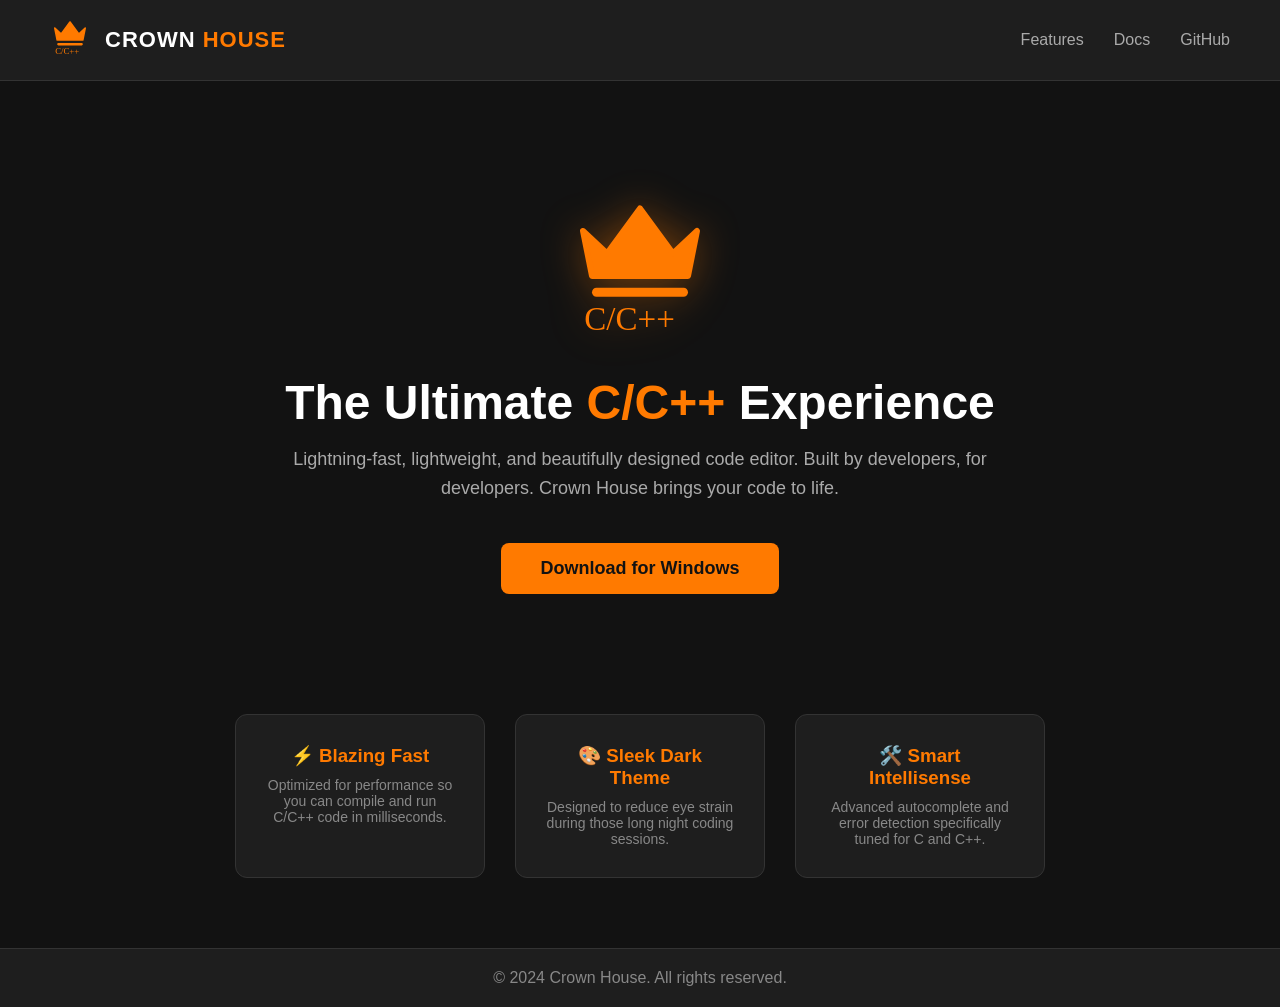
==== index.html @ 081df0fa "Add files via upload" ====
<!DOCTYPE html>
<html lang="en">
<head>
    <meta charset="UTF-8">
    <meta name="viewport" content="width=device-width, initial-scale=1.0">
    <title>Crown Editor | The Ultimate C/C++ IDE</title>
    <style>
        /* CSS Styling */
        * {
            margin: 0;
            padding: 0;
            box-sizing: border-box;
            font-family: 'Segoe UI', Tahoma, Geneva, Verdana, sans-serif;
            scroll-behavior: smooth; /* Smooth scrolling for links */
        }

        body {
            background-color: #121212;
            color: #ffffff;
            display: flex;
            flex-direction: column;
            align-items: center;
            min-height: 100vh;
            overflow-x: hidden;
        }

        /* Navbar */
        header {
            width: 100%;
            padding: 20px 50px;
            display: flex;
            justify-content: space-between;
            align-items: center;
            background-color: #1e1e1e;
            border-bottom: 1px solid #333;
            position: sticky;
            top: 0;
            z-index: 100;
        }

        .logo-container {
            display: flex;
            align-items: center;
            gap: 15px;
        }

        .logo-container img {
            width: 40px; 
            height: auto;
        }

        .logo-text {
            font-size: 22px;
            font-weight: bold;
            letter-spacing: 1px;
            color: white;
            text-decoration: none;
        }

        .logo-text span {
            color: #FF7A00; 
        }

        /* Nav Links */
        .nav-links {
            display: flex;
            gap: 30px;
            align-items: center;
        }

        .nav-links a {
            color: #aaaaaa;
            text-decoration: none;
            font-size: 16px;
            font-weight: 500;
            transition: 0.3s;
        }

        .nav-links a:hover {
            color: #FF7A00;
        }

        /* Hero Section */
        .hero {
            text-align: center;
            margin-top: 100px;
            padding: 20px;
            max-width: 800px;
        }

        .hero img {
            width: 150px;
            margin-bottom: 20px;
            filter: drop-shadow(0px 0px 20px rgba(255, 122, 0, 0.4));
        }

        .hero h1 {
            font-size: 48px;
            margin-bottom: 15px;
            font-weight: 800;
        }

        .hero h1 span {
            color: #FF7A00;
        }

        .hero p {
            font-size: 18px;
            color: #aaaaaa;
            margin-bottom: 40px;
            line-height: 1.6;
        }

        /* Download Button */
        .btn {
            background-color: #FF7A00;
            color: #121212;
            padding: 15px 40px;
            font-size: 18px;
            font-weight: bold;
            border: none;
            border-radius: 8px;
            cursor: pointer;
            transition: 0.3s;
            text-decoration: none;
            display: inline-block;
        }

        .btn:hover {
            background-color: #e66e00;
            transform: translateY(-3px);
            box-shadow: 0px 10px 20px rgba(255, 122, 0, 0.2);
        }

        /* Features Section */
        .features {
            display: flex;
            gap: 30px;
            margin-top: 80px;
            padding: 20px;
            flex-wrap: wrap;
            justify-content: center;
            margin-bottom: 50px;
        }

        .feature-card {
            background-color: #1e1e1e;
            padding: 30px;
            border-radius: 12px;
            width: 250px;
            text-align: center;
            border: 1px solid #333;
            transition: 0.3s;
        }

        .feature-card:hover {
            border-color: #FF7A00;
            transform: translateY(-5px);
        }

        .feature-card h3 {
            color: #FF7A00;
            margin-bottom: 10px;
        }

        .feature-card p {
            color: #888;
            font-size: 14px;
        }

        /* Footer */
        footer {
            width: 100%;
            text-align: center;
            padding: 20px;
            background-color: #1e1e1e;
            color: #888;
            margin-top: auto;
            border-top: 1px solid #333;
        }
    </style>
</head>
<body>

    <!-- Navigation Bar -->
    <header>
        <a href="#" class="logo-container" style="text-decoration: none;">
            <img src="crown_final_logo.svg" alt="Crown Logo">
            <div class="logo-text">CROWN <span>HOUSE</span></div>
        </a>
        
        <!-- Naye Links Yahan Hain -->
        <div class="nav-links">
            <a href="#features">Features</a>
            <a href="#docs">Docs</a>
            <a href="https://github.com/crown-house" target="_blank">GitHub</a>
        </div>
    </header>

    <!-- Main Hero Section -->
    <section class="hero">
        <img src="crown_final_logo.svg" alt="Crown C/C++ Editor">
        
        <h1>The Ultimate <span>C/C++</span> Experience</h1>
        <p>Lightning-fast, lightweight, and beautifully designed code editor. Built by developers, for developers. Crown House brings your code to life.</p>
        
        <!-- Download Button (Ab ye IDE.exe download karega) -->
        <a href="IDE.exe" download class="btn">Download for Windows</a>
    </section>

    <!-- Features Section -->
    <section class="features" id="features">
        <div class="feature-card">
            <h3>⚡ Blazing Fast</h3>
            <p>Optimized for performance so you can compile and run C/C++ code in milliseconds.</p>
        </div>
        <div class="feature-card">
            <h3>🎨 Sleek Dark Theme</h3>
            <p>Designed to reduce eye strain during those long night coding sessions.</p>
        </div>
        <div class="feature-card">
            <h3>🛠️ Smart Intellisense</h3>
            <p>Advanced autocomplete and error detection specifically tuned for C and C++.</p>
        </div>
    </section>

    <!-- Footer -->
    <footer>
        <p>&copy; 2024 Crown House. All rights reserved.</p>
    </footer>

</body>
</html>
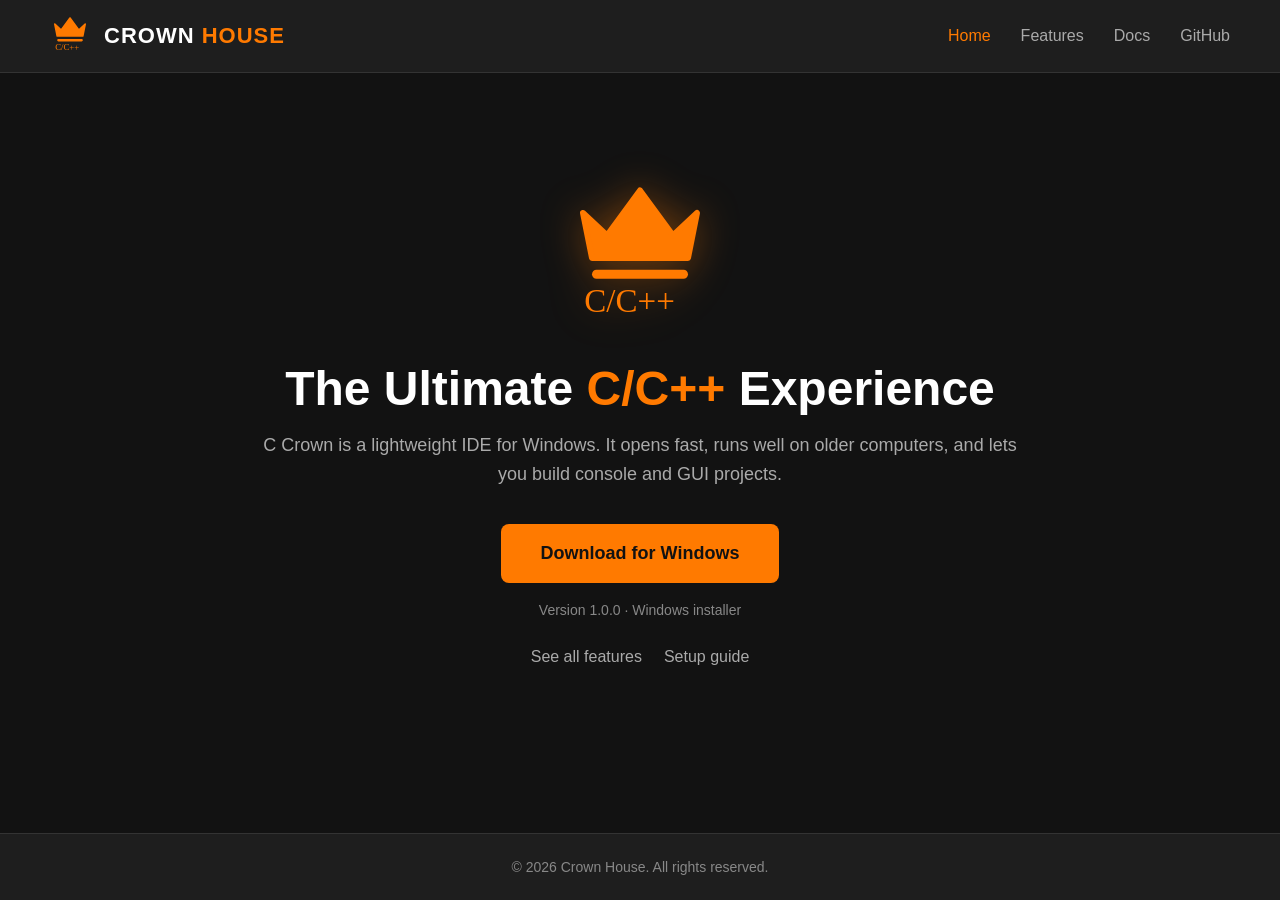
==== commit 6ff6469b: "Add files via upload" ====
--- a/index.html
+++ b/index.html
@@ -3,230 +3,44 @@
 <head>
     <meta charset="UTF-8">
     <meta name="viewport" content="width=device-width, initial-scale=1.0">
-    <title>Crown Editor | The Ultimate C/C++ IDE</title>
-    <style>
-        /* CSS Styling */
-        * {
-            margin: 0;
-            padding: 0;
-            box-sizing: border-box;
-            font-family: 'Segoe UI', Tahoma, Geneva, Verdana, sans-serif;
-            scroll-behavior: smooth; /* Smooth scrolling for links */
-        }
-
-        body {
-            background-color: #121212;
-            color: #ffffff;
-            display: flex;
-            flex-direction: column;
-            align-items: center;
-            min-height: 100vh;
-            overflow-x: hidden;
-        }
-
-        /* Navbar */
-        header {
-            width: 100%;
-            padding: 20px 50px;
-            display: flex;
-            justify-content: space-between;
-            align-items: center;
-            background-color: #1e1e1e;
-            border-bottom: 1px solid #333;
-            position: sticky;
-            top: 0;
-            z-index: 100;
-        }
-
-        .logo-container {
-            display: flex;
-            align-items: center;
-            gap: 15px;
-        }
-
-        .logo-container img {
-            width: 40px; 
-            height: auto;
-        }
-
-        .logo-text {
-            font-size: 22px;
-            font-weight: bold;
-            letter-spacing: 1px;
-            color: white;
-            text-decoration: none;
-        }
-
-        .logo-text span {
-            color: #FF7A00; 
-        }
-
-        /* Nav Links */
-        .nav-links {
-            display: flex;
-            gap: 30px;
-            align-items: center;
-        }
-
-        .nav-links a {
-            color: #aaaaaa;
-            text-decoration: none;
-            font-size: 16px;
-            font-weight: 500;
-            transition: 0.3s;
-        }
-
-        .nav-links a:hover {
-            color: #FF7A00;
-        }
-
-        /* Hero Section */
-        .hero {
-            text-align: center;
-            margin-top: 100px;
-            padding: 20px;
-            max-width: 800px;
-        }
-
-        .hero img {
-            width: 150px;
-            margin-bottom: 20px;
-            filter: drop-shadow(0px 0px 20px rgba(255, 122, 0, 0.4));
-        }
-
-        .hero h1 {
-            font-size: 48px;
-            margin-bottom: 15px;
-            font-weight: 800;
-        }
-
-        .hero h1 span {
-            color: #FF7A00;
-        }
-
-        .hero p {
-            font-size: 18px;
-            color: #aaaaaa;
-            margin-bottom: 40px;
-            line-height: 1.6;
-        }
-
-        /* Download Button */
-        .btn {
-            background-color: #FF7A00;
-            color: #121212;
-            padding: 15px 40px;
-            font-size: 18px;
-            font-weight: bold;
-            border: none;
-            border-radius: 8px;
-            cursor: pointer;
-            transition: 0.3s;
-            text-decoration: none;
-            display: inline-block;
-        }
-
-        .btn:hover {
-            background-color: #e66e00;
-            transform: translateY(-3px);
-            box-shadow: 0px 10px 20px rgba(255, 122, 0, 0.2);
-        }
-
-        /* Features Section */
-        .features {
-            display: flex;
-            gap: 30px;
-            margin-top: 80px;
-            padding: 20px;
-            flex-wrap: wrap;
-            justify-content: center;
-            margin-bottom: 50px;
-        }
-
-        .feature-card {
-            background-color: #1e1e1e;
-            padding: 30px;
-            border-radius: 12px;
-            width: 250px;
-            text-align: center;
-            border: 1px solid #333;
-            transition: 0.3s;
-        }
-
-        .feature-card:hover {
-            border-color: #FF7A00;
-            transform: translateY(-5px);
-        }
-
-        .feature-card h3 {
-            color: #FF7A00;
-            margin-bottom: 10px;
-        }
-
-        .feature-card p {
-            color: #888;
-            font-size: 14px;
-        }
-
-        /* Footer */
-        footer {
-            width: 100%;
-            text-align: center;
-            padding: 20px;
-            background-color: #1e1e1e;
-            color: #888;
-            margin-top: auto;
-            border-top: 1px solid #333;
-        }
-    </style>
+    <title>C Crown | A lightweight C/C++ IDE for Windows</title>
+    <meta name="description" content="C Crown is a small, fast C/C++ IDE for Windows. Build console and GUI projects with built-in code completion.">
+    <link rel="icon" type="image/x-icon" href="crown_final_logo_dark.ico">
+    <link rel="icon" type="image/svg+xml" href="crown_final_logo.svg">
+    <link rel="stylesheet" href="style.css">
 </head>
 <body>
 
-    <!-- Navigation Bar -->
     <header>
-        <a href="#" class="logo-container" style="text-decoration: none;">
-            <img src="crown_final_logo.svg" alt="Crown Logo">
+        <a href="index.html" class="logo-container">
+            <img src="crown_final_logo.svg" alt="Crown logo">
             <div class="logo-text">CROWN <span>HOUSE</span></div>
         </a>
-        
-        <!-- Naye Links Yahan Hain -->
-        <div class="nav-links">
-            <a href="#features">Features</a>
-            <a href="#docs">Docs</a>
-            <a href="https://github.com/crown-house" target="_blank">GitHub</a>
-        </div>
+        <nav class="nav-links" aria-label="Main">
+            <a href="index.html" class="active" aria-current="page">Home</a>
+            <a href="features.html">Features</a>
+            <a href="docs.html">Docs</a>
+            <a href="https://github.com/crown-house" target="_blank" rel="noopener">GitHub</a>
+        </nav>
     </header>
 
-    <!-- Main Hero Section -->
-    <section class="hero">
-        <img src="crown_final_logo.svg" alt="Crown C/C++ Editor">
-        
+    <main class="hero">
+        <img src="crown_final_logo.svg" alt="C Crown logo">
         <h1>The Ultimate <span>C/C++</span> Experience</h1>
-        <p>Lightning-fast, lightweight, and beautifully designed code editor. Built by developers, for developers. Crown House brings your code to life.</p>
-        
-        <!-- Download Button (Ab ye IDE.exe download karega) -->
-        <a href="IDE.exe" download class="btn">Download for Windows</a>
-    </section>
+        <p>C Crown is a lightweight IDE for Windows. It opens fast, runs well on older computers, and lets you build console and GUI projects.</p>
 
-    <!-- Features Section -->
-    <section class="features" id="features">
-        <div class="feature-card">
-            <h3>⚡ Blazing Fast</h3>
-            <p>Optimized for performance so you can compile and run C/C++ code in milliseconds.</p>
+        <!-- Download the INSTALLER (not IDE.exe). Keep the file in this same folder. -->
+        <a href="CCrown_Setup_1.0.0.exe" download class="btn">Download for Windows</a>
+        <p class="meta">Version 1.0.0 &middot; Windows installer</p>
+
+        <div class="links">
+            <a href="features.html">See all features</a>
+            <a href="docs.html">Setup guide</a>
         </div>
-        <div class="feature-card">
-            <h3>🎨 Sleek Dark Theme</h3>
-            <p>Designed to reduce eye strain during those long night coding sessions.</p>
-        </div>
-        <div class="feature-card">
-            <h3>🛠️ Smart Intellisense</h3>
-            <p>Advanced autocomplete and error detection specifically tuned for C and C++.</p>
-        </div>
-    </section>
+    </main>
 
-    <!-- Footer -->
     <footer>
-        <p>&copy; 2024 Crown House. All rights reserved.</p>
+        <p>&copy; 2026 Crown House. All rights reserved.</p>
     </footer>
 
 </body>
--- a/style.css
+++ b/style.css
@@ -0,0 +1,80 @@
+/* C Crown website - shared styles (dark + orange theme) */
+*{margin:0;padding:0;box-sizing:border-box;font-family:'Segoe UI',Tahoma,Geneva,Verdana,sans-serif}
+html{scroll-behavior:smooth;scroll-padding-top:90px}
+body{background:#121212;color:#fff;display:flex;flex-direction:column;align-items:center;min-height:100vh;overflow-x:hidden;line-height:1.6}
+a{color:#FF7A00}
+a:focus-visible,.btn:focus-visible{outline:3px solid #FF7A00;outline-offset:3px;border-radius:6px}
+
+/* Navbar */
+header{width:100%;padding:16px 50px;display:flex;justify-content:space-between;align-items:center;flex-wrap:wrap;gap:12px;
+  background:#1e1e1e;border-bottom:1px solid #333;position:sticky;top:0;z-index:100}
+.logo-container{display:flex;align-items:center;gap:14px;text-decoration:none}
+.logo-container img{width:40px;height:auto}
+.logo-text{font-size:22px;font-weight:bold;letter-spacing:1px;color:#fff}
+.logo-text span{color:#FF7A00}
+.nav-links{display:flex;gap:30px;align-items:center}
+.nav-links a{color:#aaa;text-decoration:none;font-size:16px;font-weight:500;transition:color .3s}
+.nav-links a:hover,.nav-links a.active{color:#FF7A00}
+
+/* Buttons */
+.btn{background:#FF7A00;color:#121212;padding:15px 40px;font-size:18px;font-weight:bold;border:none;border-radius:8px;
+  cursor:pointer;transition:.3s;text-decoration:none;display:inline-block}
+.btn:hover{background:#e66e00;transform:translateY(-3px);box-shadow:0 10px 20px rgba(255,122,0,.2)}
+.btn.ghost{background:transparent;color:#FF7A00;border:2px solid #FF7A00;padding:13px 32px}
+.btn.ghost:hover{background:rgba(255,122,0,.1);box-shadow:none}
+
+/* Home hero */
+.hero{text-align:center;margin:90px 0 80px;padding:20px;max-width:800px}
+.hero img{width:150px;margin-bottom:20px;filter:drop-shadow(0 0 20px rgba(255,122,0,.4))}
+.hero h1{font-size:clamp(34px,6vw,48px);margin-bottom:15px;font-weight:800;line-height:1.15}
+.hero h1 span,.page-title span{color:#FF7A00}
+.hero p{font-size:18px;color:#aaa;margin-bottom:36px}
+.hero .meta{font-size:14px;color:#888;margin:16px 0 0}
+.hero .links{margin-top:22px;display:flex;gap:22px;justify-content:center;flex-wrap:wrap}
+.hero .links a{color:#aaa;text-decoration:none;font-weight:500}
+.hero .links a:hover{color:#FF7A00}
+
+/* Inner pages */
+.page{width:100%;max-width:960px;padding:60px 24px 70px}
+.page-title{font-size:clamp(32px,5vw,42px);font-weight:800;margin-bottom:10px}
+.page-sub{color:#aaa;font-size:18px;margin-bottom:40px;max-width:60ch}
+
+/* Features page */
+.features{display:grid;grid-template-columns:repeat(auto-fit,minmax(260px,1fr));gap:24px}
+.feature-card{background:#1e1e1e;padding:28px;border-radius:12px;border:1px solid #333;transition:.3s}
+.feature-card:hover{border-color:#FF7A00;transform:translateY(-5px)}
+.feature-card h3{color:#FF7A00;margin-bottom:10px;font-size:19px}
+.feature-card p{color:#999;font-size:15px}
+.cta{margin-top:50px;text-align:center}
+
+/* Docs page */
+.toc{background:#1e1e1e;border:1px solid #333;border-radius:12px;padding:18px 24px;margin-bottom:12px;display:flex;flex-wrap:wrap;gap:8px 26px}
+.toc a{text-decoration:none;color:#ccc}
+.toc a:hover{color:#FF7A00}
+.doc h2{font-size:26px;margin:44px 0 12px;padding-top:6px;border-top:1px solid #2a2a2a}
+.doc h2:first-of-type{border-top:none}
+.doc p,.doc li{color:#bbb;max-width:70ch}
+.doc p{margin-bottom:12px}
+.doc ol,.doc ul{margin:8px 0 14px 22px}
+.doc li{margin-bottom:6px}
+.doc strong{color:#fff}
+code{font-family:"JetBrains Mono",Consolas,"Courier New",monospace;font-size:14px;background:#1e1e1e;border:1px solid #333;border-radius:6px;padding:2px 7px;color:#ffb066}
+pre.code{background:#1e1e1e;border:1px solid #333;border-radius:10px;padding:14px 16px;overflow-x:auto;margin:10px 0 16px}
+pre.code code{background:none;border:none;padding:0}
+.note{background:#1e1e1e;border-left:4px solid #FF7A00;border-radius:0 10px 10px 0;padding:14px 18px;margin:14px 0}
+.note p:last-child{margin-bottom:0}
+.hash{word-break:break-all}
+
+/* Footer */
+footer{width:100%;text-align:center;padding:22px;background:#1e1e1e;color:#888;margin-top:auto;border-top:1px solid #333;font-size:14px}
+footer a{color:#aaa}
+
+@media (max-width:640px){
+  header{padding:14px 18px}
+  .nav-links{gap:18px}
+  .hero{margin-top:50px}
+}
+@media (prefers-reduced-motion:reduce){
+  html{scroll-behavior:auto}
+  *{transition:none!important}
+}
